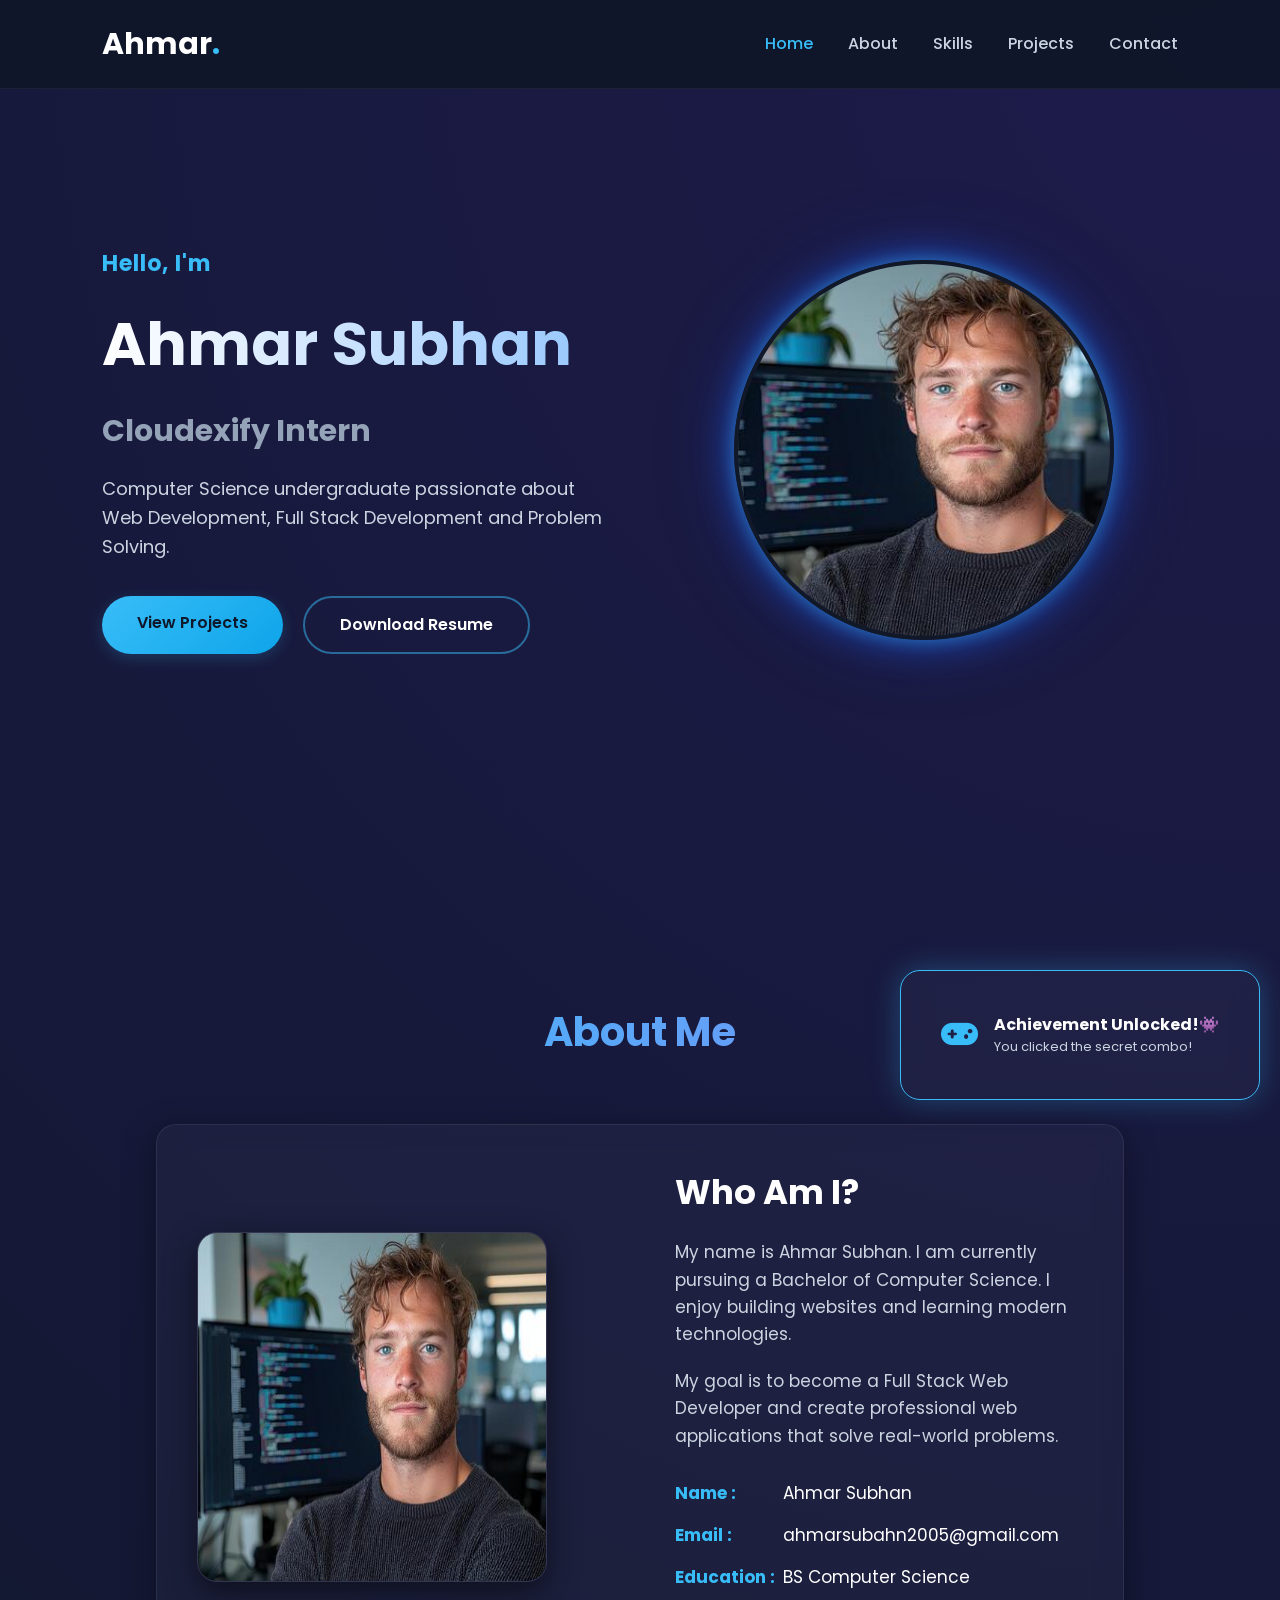
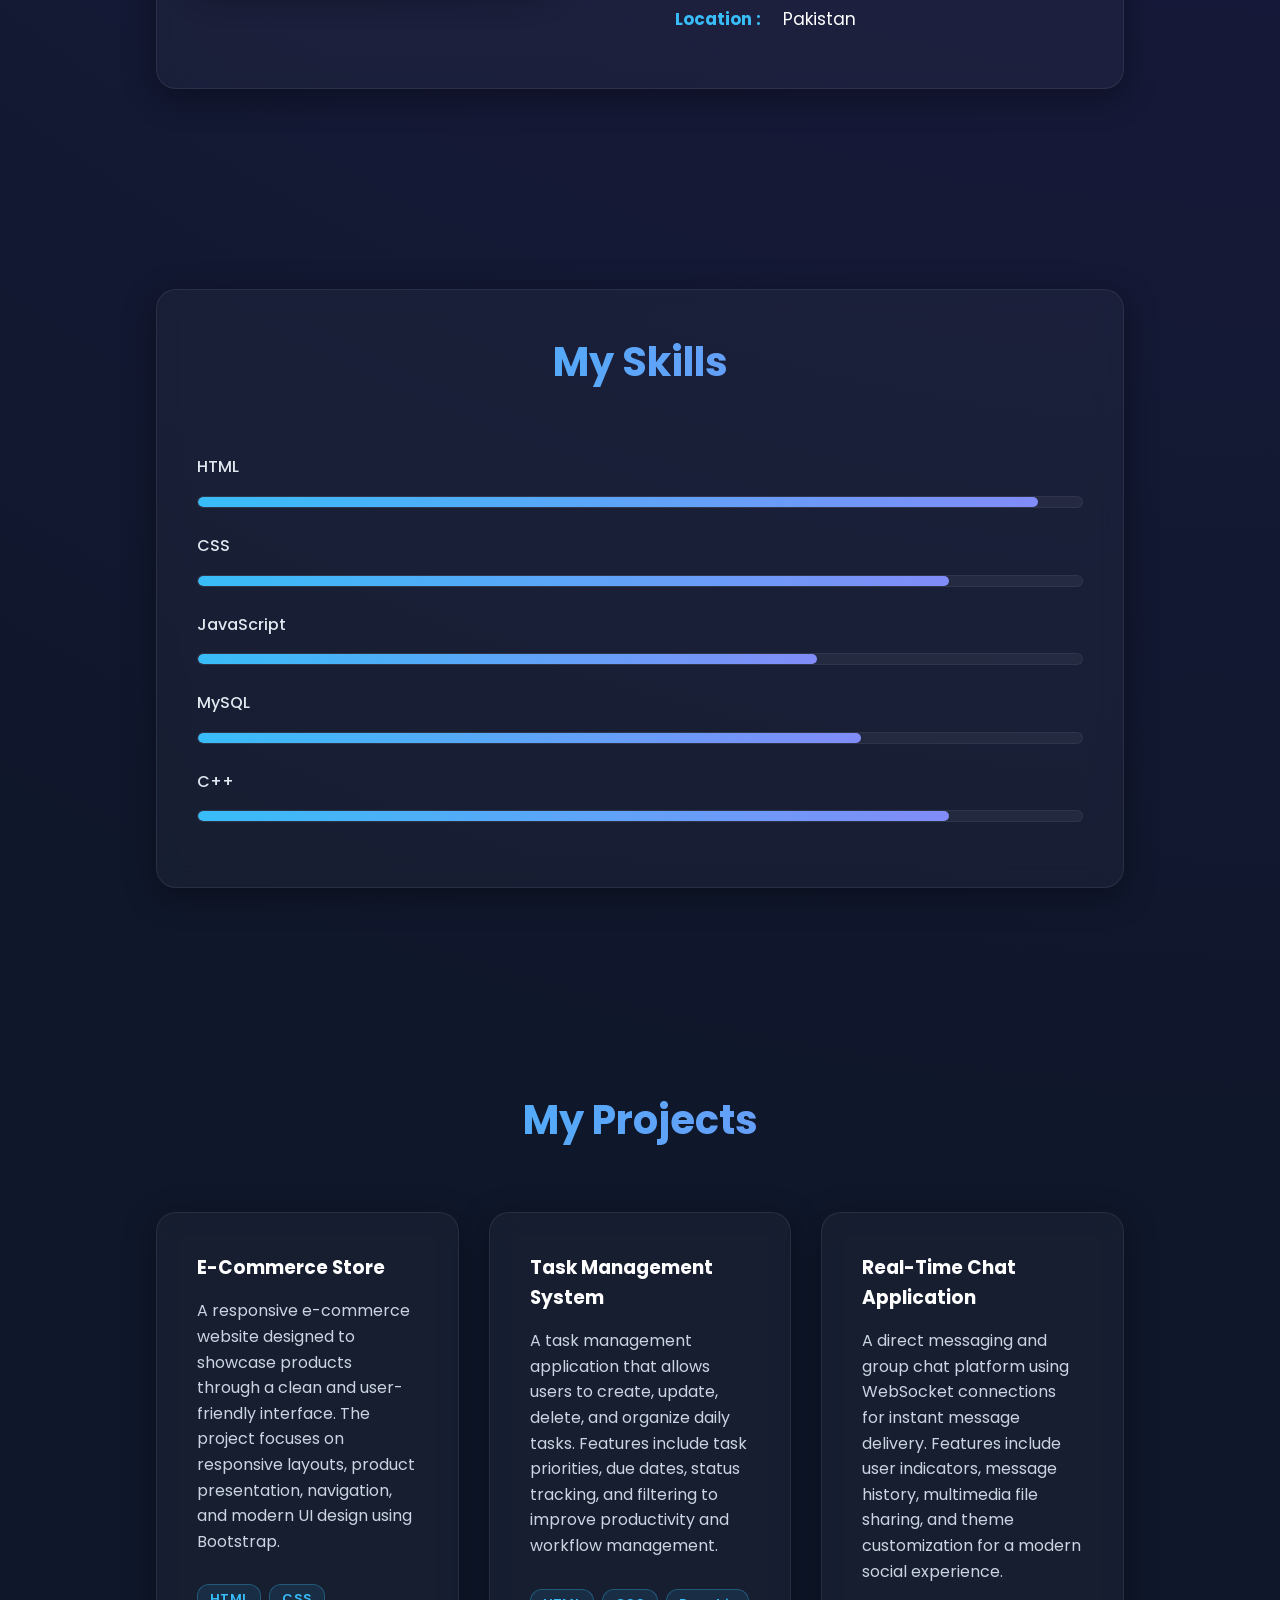
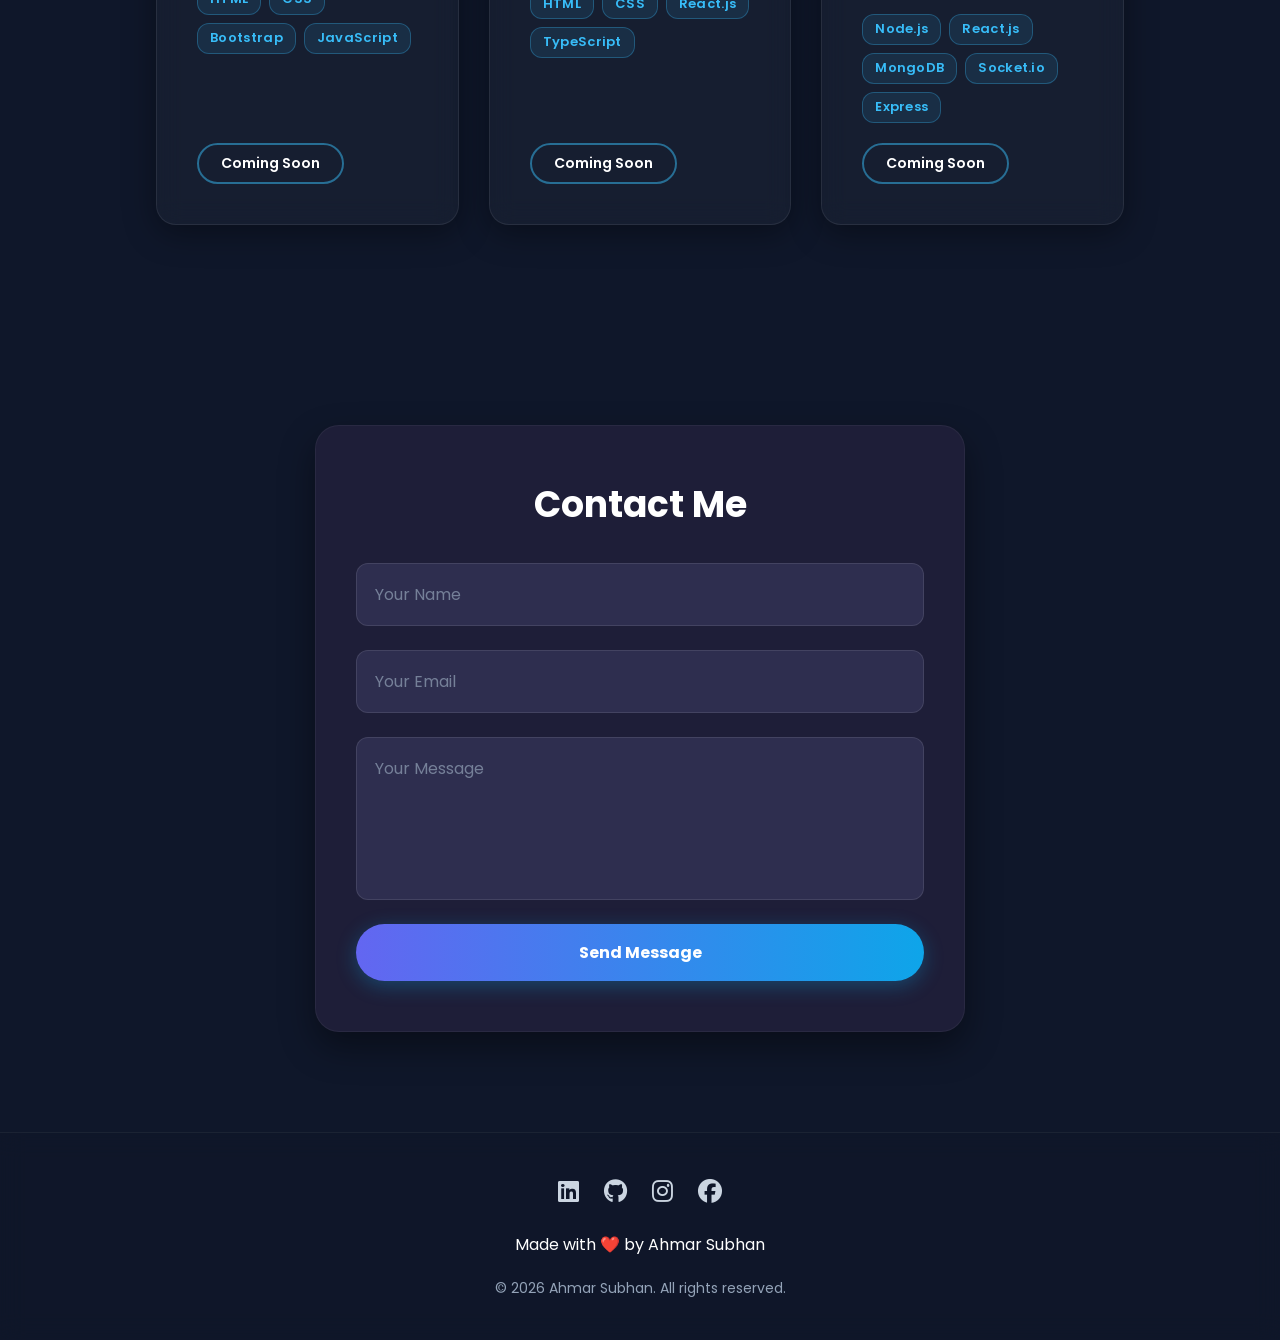
==== index.html @ c2905017 "Initial portfolio commit" ====
<!DOCTYPE html>
<html lang="en">
<head>
    <meta charset="UTF-8">
    <meta name="viewport" content="width=device-width, initial-scale=1.0">
    <meta name="description"content="Ahmar Subhan - Computer Science Student, Full Stack Web Developer and Web Designer Portfolio.">
    <link rel="icon" type="image/png" href="assets/favicon.png?v=3">
    <title>Ahmar Subhan | Portfolio</title>
    <link rel="stylesheet" href="css/style.css">
    <link rel="stylesheet" href="https://cdnjs.cloudflare.com/ajax/libs/font-awesome/6.6.0/css/all.min.css">
</head>
<body>
<header>
    <nav class="navbar">
        <div class="logo">
            Ahmar<span>.</span>
        </div>
        <ul class="nav-links">
            <li><a href="#home">Home</a></li>
            <li><a href="#about">About</a></li>
            <li><a href="#skills">Skills</a></li>
            <li><a href="#projects">Projects</a></li>
            <li><a href="#contact">Contact</a></li>
        </ul>
        <div class="menu-btn">
            <i class="fas fa-bars"></i>
        </div>
    </nav>
</header>
<section id="home" class="hero">
    <div class="hero-text">
        <h3>Hello, I'm</h3>
        <h1>Ahmar Subhan</h1>
        <h2 id="typing"></h2>
        <p>
            Computer Science undergraduate passionate about
            Web Development, Full Stack Development and
            Problem Solving.
        </p>
        <div class="hero-buttons">
            <a href="#projects" class="btn">View Projects</a>
            <a href="assets/Ahmar-CV.pdf" download="Ahmar_Subhan_Resume.pdf" class="btn btn-secondary">Download Resume</a>
        </div>
    </div>
    <div class="hero-image">
        <img id="profile-img" src="assets/profile-pic.webp" alt="Profile Image" width="380" height="380" fetchpriority="high">
    </div>
</section>
<section id="about">
    <div class="container">
        <h2 class="section-title">About Me</h2>
        <div class="about-content glass-card">
            <div class="about-image">
                <img src="assets/profile-pic.webp" alt="Profile" loading="lazy" width="350" height="350">
            </div>
            <div class="about-text">
                <h3>Who Am I?</h3>
                <p>
                    My name is Ahmar Subhan. I am currently pursuing a Bachelor of Computer Science.
                    I enjoy building websites and learning modern technologies.
                </p>
                <p>
                    My goal is to become a Full Stack Web Developer and create
                    professional web applications that solve real-world problems.
                </p>
                <div class="about-info">
                    <div><strong>Name :</strong> Ahmar Subhan</div>
                    <div><strong>Email :</strong> ahmarsubahn2005@gmail.com</div>
                    <div><strong>Education :</strong> BS Computer Science</div>
                    <div><strong>Location :</strong> Pakistan</div>
                </div>
            </div>
        </div>
    </div>
</section>
<section id="skills">
    <div class="container glass-card">
        <h2 class="section-title">My Skills</h2>
        <div class="skill">
            <div class="skill-header">
                <h3>HTML</h3>
                <span class="skill-percent">95%</span>
            </div>
            <div class="progress-bar">
                <div class="progress" data-width="95%"></div>
            </div>
        </div>
        <div class="skill">
            <div class="skill-header">
                <h3>CSS</h3>
                <span class="skill-percent">85%</span>
            </div>
            <div class="progress-bar">
                <div class="progress" data-width="85%"></div>
            </div>
        </div>
        <div class="skill">
            <div class="skill-header">
                <h3>JavaScript</h3>
                <span class="skill-percent">70%</span>
            </div>
            <div class="progress-bar">
                <div class="progress" data-width="70%"></div>
            </div>
        </div>
        <div class="skill">
            <div class="skill-header">
                <h3>MySQL</h3>
                <span class="skill-percent">75%</span>
            </div>
            <div class="progress-bar">
                <div class="progress" data-width="75%"></div>
            </div>
        </div>
        <div class="skill">
            <div class="skill-header">
                <h3>C++</h3>
                <span class="skill-percent">85%</span>
            </div>
            <div class="progress-bar">
                <div class="progress" data-width="85%"></div>
            </div>
        </div>
    </div>
</section>
<section id="projects">
    <div class="container">
        <h2 class="section-title">My Projects</h2>
        <div class="project-grid">
            <div class="project-card glass-card">
                <div class="project-info">
                    <h3>E-Commerce Store</h3>
                    <p class="project-desc">    A responsive e-commerce website designed to showcase products
            through a clean and user-friendly interface. The project focuses
            on responsive layouts, product presentation, navigation, and
            modern UI design using Bootstrap.</p>
            <div class="project-tech">
            <span class="tech-tag">HTML</span>
            <span class="tech-tag">CSS</span>
            <span class="tech-tag">Bootstrap</span>
            <span class="tech-tag">JavaScript</span>
            </div>
                </div>
                <div class="project-links">
                <button type="button" class="btn btn-secondary btn-sm" disabled>Coming Soon</button>
            </div>
            </div>
            <div class="project-card glass-card">
                <div class="project-info">
                    <h3>Task Management System</h3>
                    <p class="project-desc">A task management application that allows users to create, update, delete, and organize daily tasks. Features include task priorities, due dates, status tracking, and filtering to improve productivity and workflow management.</p>
                   <div class="project-tech">
            <span class="tech-tag">HTML</span>
            <span class="tech-tag">CSS</span>
            <span class="tech-tag">React.js</span>
            <span class="tech-tag">TypeScript</span>
            </div>
                </div>
                <div class="project-links">
                    <button type="button" class="btn btn-secondary btn-sm" disabled>Coming Soon</button>
                </div>
            </div>
            <div class="project-card glass-card">
                <div class="project-info">
                    <h3>Real-Time Chat Application</h3>
                   <p class="project-desc">
            A direct messaging and group chat platform using WebSocket connections for instant message delivery. Features include user indicators, message history, multimedia file sharing, and theme customization for a modern social experience.
        </p>
                    <div class="project-tech">
            <span class="tech-tag">Node.js</span>
            <span class="tech-tag">React.js</span>
            <span class="tech-tag">MongoDB</span>
            <span class="tech-tag">Socket.io</span>
            <span class="tech-tag">Express</span>
        </div>
                </div>
                <div class="project-links">
                     <button type="button" class="btn btn-secondary btn-sm" disabled>Coming Soon</button>
                </div>
            </div>
    </div>
</section>
<section id="contact">
    <div class="container" style="max-width: 650px;">
        <div class="contact-card">
            <h2>Contact Me</h2>
            <form id="contact-form" style="display: flex; flex-direction: column; gap: 24px;">
                <input type="text" id="name" class="contact-input" placeholder="Your Name">
                <input type="email" id="email" class="contact-input" placeholder="Your Email">
                <textarea id="message" class="contact-input" rows="5" placeholder="Your Message" style="resize: none;"></textarea>
                <button type="submit" class="btn-submit">Send Message</button>
            </form>
            <p id="form-success" class="success-msg">Your message has been received!</p>
        </div>
    </div>
</section>
<section id="easter-egg" style="padding: 0; margin: 0;">
    <div id="secret-badge" class="glass-card" style="position: fixed; bottom: -200px; right: 20px; z-index: 2000; display: flex; align-items: center; gap: 15px; border-color: #38bdf8; box-shadow: 0 0 30px rgba(56, 189, 248, 0.3); transition: bottom 0.5s cubic-bezier(0.175, 0.885, 0.32, 1.275);">
        <div style="font-size: 30px; color: #38bdf8;"><i class="fas fa-gamepad"></i></div>
        <div>
            <h4 style="margin: 0; color: #ffffff; font-size: 16px;">Achievement Unlocked!👾</h4>
            <p style="margin: 0; color: #cbd5e1; font-size: 13px;">You clicked the secret combo!</p>
        </div>
    </div>
</section>
<footer>
    <div class="container footer-container">
        <div class="social-links">
            <a href="https://www.linkedin.com/in/ahmar-subhan" target="_blank" rel="noopener noreferrer" aria-label="LinkedIn" class="social-icon">
                <i class="fab fa-linkedin"></i>
            </a>
            <a href="https://github.com/ahmar-subhan" target="_blank" rel="noopener noreferrer" aria-label="GitHub" class="social-icon">
                <i class="fab fa-github"></i>
            </a>
            <a href="https://www.instagram.com/ahmar_subhan/" target="_blank" rel="noopener noreferrer" aria-label="Instagram" class="social-icon">
                <i class="fab fa-instagram"></i>
            </a>
            <a href="https://www.facebook.com/people/Ahmar-Subahn/pfbid0rusLi6sUQEPYqcTUZiKLEkARzC4XtdjSuRcxkhemyar7LXRjGhYH1SY6APaMMh5Yl/" target="_blank" rel="noopener noreferrer" aria-label="Facebook" class="social-icon">
                <i class="fab fa-facebook"></i>
            </a>
        </div>
        <p>Made with ❤️ by Ahmar Subhan</p>
        <p class="footer-copy">&copy; 2026 Ahmar Subhan. All rights reserved.</p>
    </div>
</footer>
<script src="js/script.js" defer></script>
</body>
</html>
---- css/style.css ----
@import url('https://fonts.googleapis.com/css2?family=Poppins:wght@300;400;500;600;700;800&display=swap');

* {
    margin: 0;
    padding: 0;
    box-sizing: border-box;
    scroll-behavior: smooth;
    font-family: 'Poppins', sans-serif;
}

body {
    background: radial-gradient(circle at top right, #1e1b4b, #0f172a 60%);
    color: #ffffff;
    line-height: 1.6;
    overflow-x: hidden;
}

img {
    max-width: 100%;
    display: block;
}

a {
    text-decoration: none;
}

.container {
    width: 90%;
    max-width: 1200px;
    margin: auto;
}

section {
    padding: 100px 8%;
}

.glass-card {
    background: rgba(255, 255, 255, 0.03);
    backdrop-filter: blur(12px);
    -webkit-backdrop-filter: blur(12px);
    border: 1px solid rgba(255, 255, 255, 0.08);
    border-radius: 20px;
    padding: 40px;
    box-shadow: 0 8px 32px 0 rgba(0, 0, 0, 0.37);
}

header {
    width: 100%;
    position: fixed;
    top: 0;
    left: 0;
    z-index: 1000;
    background: rgba(15, 23, 42, 0.8);
    backdrop-filter: blur(12px);
    -webkit-backdrop-filter: blur(12px);
    border-bottom: 1px solid rgba(255, 255, 255, 0.05);
    transition: background 0.3s;
}

.navbar {
    display: flex;
    justify-content: space-between;
    align-items: center;
    padding: 20px 8%;
}

.logo {
    font-size: 30px;
    font-weight: 700;
    color: #ffffff;
}

.logo span {
    color: #38bdf8;
}

.nav-links {
    display: flex;
    list-style: none;
    gap: 35px;
}

.nav-links a {
    color: #cbd5e1;
    font-weight: 500;
    transition: .3s;
}

.nav-links a:hover, .nav-links a.active {
    color: #38bdf8;
}

.menu-btn {
    display: none;
    color: white;
    font-size: 28px;
    cursor: pointer;
}

.hero {
    min-height: 100vh;
    display: flex;
    justify-content: space-between;
    align-items: center;
    gap: 60px;
}

.hero-text {
    flex: 1;
}

.hero h3 {
    font-size: 22px;
    color: #38bdf8;
    letter-spacing: 1px;
}

.hero h1 {
    font-size: 60px;
    margin: 15px 0;
    background: linear-gradient(to right, #ffffff, #93c5fd);
    -webkit-background-clip: text;
    -webkit-text-fill-color: transparent;
}

.hero h2 {
    font-size: 30px;
    color: #94a3b8;
    margin-bottom: 20px;
    min-height: 45px; 
}

.hero p {
    font-size: 18px;
    color: #cbd5e1;
    margin-bottom: 35px;
    max-width: 600px;
}

.hero-buttons {
    display: flex;
    gap: 20px;
}

.btn {
    background: linear-gradient(135deg, #38bdf8, #0ea5e9);
    color: #0f172a;
    padding: 14px 35px;
    border-radius: 50px;
    font-weight: 600;
    transition: .3s ease;
    box-shadow: 0 4px 15px rgba(56, 189, 248, 0.2);
    border: none;
    cursor: pointer;
}

.btn:hover {
    transform: translateY(-3px);
    box-shadow: 0 6px 20px rgba(56, 189, 248, 0.4);
    background: #ffffff;
    color: #0f172a;
}

.btn-secondary {
    background: transparent;
    border: 2px solid rgba(56, 189, 248, 0.5);
    color: white;
    box-shadow: none;
}

.btn-secondary:hover {
    background: rgba(56, 189, 248, 0.1);
    border-color: #38bdf8;
    color: white;
    transform: translateY(-3px);
}

.hero-image {
    flex: 1;
    display: flex;
    justify-content: center;
}

.hero-image img {
  width: 380px;
    height: 380px;
    border-radius: 50%;
    object-fit: cover;
    border: 4px solid #111827; 
    
    box-shadow: 
        0 0 15px 2px rgba(56, 189, 248, 0.4),  
        0 0 30px 10px rgba(29, 78, 216, 0.5),  
        0 0 60px 20px rgba(30, 58, 138, 0.3);
        
  
}

.section-title {
    text-align: center;
    font-size: 40px;
    margin-bottom: 60px;
    background: linear-gradient(to right, #38bdf8, #818cf8);
    -webkit-background-clip: text;
    -webkit-text-fill-color: transparent;
    font-weight: 700;
}

.about-content {
    display: flex;
    justify-content: space-between;
    align-items: center;
    gap: 70px;
}

.about-image {
    flex: 1;
}

.about-image img {
    width: 350px;
    border-radius: 20px;
    border: 1px solid rgba(255, 255, 255, 0.1);
    box-shadow: 0 10px 30px rgba(0,0,0,0.5);
}

.about-text {
    flex: 1;
}

.about-text h3 {
    font-size: 34px;
    margin-bottom: 20px;
    color: #ffffff;
}

.about-text p {
    color: #cbd5e1;
    margin-bottom: 20px;
    font-size: 17px;
}

.about-info {
    margin-top: 30px;
}

.about-info div {
   margin-bottom: 15px;
    font-size: 17px;
    display: flex;
    flex-wrap: wrap; 
    gap: 8px;
}

.about-info strong {
   color: #38bdf8;
    min-width: 100px;
}

.skill {
    margin: 25px 0;
}

.skill h3 {
    font-size: 16px;
    margin-bottom: 8px;
    font-weight: 500;
    color: #e2e8f0;
}

.progress-bar {
    width: 100%;
    background: rgba(255, 255, 255, 0.05);
    height: 12px;
    border-radius: 20px;
    overflow: hidden;
    border: 1px solid rgba(255, 255, 255, 0.05);
}

.progress {
    width: 0%;
    height: 100%;
    background: linear-gradient(90deg, #38bdf8, #818cf8);
    border-radius: 20px;
    transition: width 1.5s cubic-bezier(0.1, 1, 0.1, 1);
}

.skill-header {
    display: flex;
    justify-content: space-between;
    align-items: center;
    margin-bottom: 8px;
}

.skill-percent {
    font-size: 16px;
    font-weight: 600;
    color: #38bdf8;
    opacity: 1;
    transform: none;
    transition: opacity 0.3s ease, transform 0.3s ease;
}

.skill:hover .skill-percent {
    opacity: 1;
    transform: translateX(0);
}

.project-grid {
    display: grid;
    grid-template-columns: repeat(auto-fit, minmax(300px, 1fr));
    gap: 30px;
}

.project-card {
    display: flex;
    flex-direction: column;
    justify-content: space-between;
}

.project-info {
    display: flex;
    flex-direction: column;
}

.project-desc {
    color: #cbd5e1;
    margin: 15px 0;
}

.project-tech {
   display: flex;
    flex-wrap: wrap;
    gap: 8px;
    margin: 15px 0 20px 0;
}

.tech-tag {
   background: rgba(56, 189, 248, 0.1);
    color: #38bdf8;
    border: 1px solid rgba(56, 189, 248, 0.3);
    padding: 4px 12px;
    border-radius: 12px;
    font-size: 13px;
    font-weight: 600;
    letter-spacing: 0.3px;
    display: inline-block;
}

.project-links {
    display: flex;
    flex-wrap: wrap;
    gap: 15px;
    margin-top: auto;
}

.btn-sm {
    padding: 8px 22px !important;
    font-size: 14px !important;
}
.contact-card {
    background: #1e1e38; 
    border-radius: 24px;
    padding: 50px 40px;
    border: 1px solid rgba(255, 255, 255, 0.05);
    box-shadow: 0 15px 35px rgba(0, 0, 0, 0.4);
}

.contact-card h2 {
    font-size: 36px;
    font-weight: 700;
    color: #ffffff;
    margin-bottom: 30px;
    text-align: center;
}

.contact-input {
    width: 100%;
    background: #2e2e4f; 
    border: 1px solid rgba(255, 255, 255, 0.1);
    border-radius: 12px;
    padding: 18px;
    color: #ffffff;
    font-size: 16px;
    outline: none;
    transition: all 0.3s ease;
}

.contact-input::placeholder {
    color: #94a3b8;
    opacity: 0.7;
}

.contact-input:focus {
    border-color: #38bdf8;
    box-shadow: 0 0 15px rgba(56, 189, 248, 0.4);
}

.btn-submit {
    background: linear-gradient(90deg, #6366f1, #0ea5e9);
    color: #ffffff;
    font-weight: 700;
    font-size: 16px;
    padding: 16px;
    border-radius: 50px;
    border: none;
    cursor: pointer;
    transition: transform 0.2s, box-shadow 0.3s;
    box-shadow: 0 5px 20px rgba(14, 165, 233, 0.3);
}

.btn-submit:hover {
    transform: translateY(-2px);
    box-shadow: 0 8px 25px rgba(99, 102, 241, 0.5);
}

.success-msg {
    color: #10b981; 
    font-weight: 700;
    font-size: 16px;
    text-align: center;
    margin-top: 25px;
    display: none;
}

footer {
    padding: 40px 0;
    text-align: center;
    border-top: 1px solid rgba(255, 255, 255, 0.05);
    background: rgba(15, 23, 42, 0.4);
    backdrop-filter: blur(12px);
    -webkit-backdrop-filter: blur(12px); 
}

.footer-container {
    display: flex;
    flex-direction: column;
    align-items: center;
    gap: 20px;
}

.social-links {
    display: flex;
    gap: 25px;
}

.social-icon {
    color: #cbd5e1;
    font-size: 24px;
    transition: transform 0.3s ease, color 0.3s ease;
    text-decoration: none;
}

.social-icon:hover {
    color: #38bdf8;
    transform: translateY(-3px);
}

.footer-copy {
    color: #94a3b8;
    font-size: 14px;
}

.spin-effect {
    transform: rotate(360deg);
    transition: transform 0.8s cubic-bezier(0.4, 0, 0.2, 1);
}
@media (max-width: 992px) {
    .hero {
        flex-direction: column-reverse;
        text-align: center;
        margin-top: 100px;
        gap: 40px;
    }

    .hero p {
        margin: auto;
        margin-bottom: 30px;
    }

    .hero-buttons {
        justify-content: center;
    }

    .about-content {
        flex-direction: column;
        gap: 40px;
    }
}

@media (max-width: 768px) {
    .menu-btn {
        display: block;
    }

    .nav-links {
        display: none; 
        flex-direction: column;
        position: absolute;
        top: 75px;
        right: 5%;
        width: 90%;
        max-width: 300px;
        background: rgba(15, 23, 42, 0.95);
        backdrop-filter: blur(16px);
        -webkit-backdrop-filter: blur(16px);
        padding: 30px;
        border-radius: 15px;
        border: 1px solid rgba(255, 255, 255, 0.08);
        gap: 20px;
        box-shadow: 0 10px 30px rgba(0,0,0,0.5);
    }
    .nav-links.active {
        display: flex !important;
    }

    .hero h1 {
        font-size: 42px;
    }

    .hero h2 {
        font-size: 24px;
    }

    .hero-image img {
        width: 280px;
        height: 280px;
    }

    .section-title {
        font-size: 32px;
    }

    .about-text h3 {
        font-size: 28px;
    }
}
@media (max-width: 768px) {
    .about-info div {
        flex-direction: column; 
        gap: 4px;
        margin-bottom: 20px;
    }
    
    .about-info strong {
        min-width: auto; 
    }
}
@media (min-width: 993px) {
    .skill-percent {
        opacity: 0;
        transform: translateX(10px);
    }

    .skill:hover .skill-percent {
        opacity: 1;
        transform: translateX(0);
    }
}
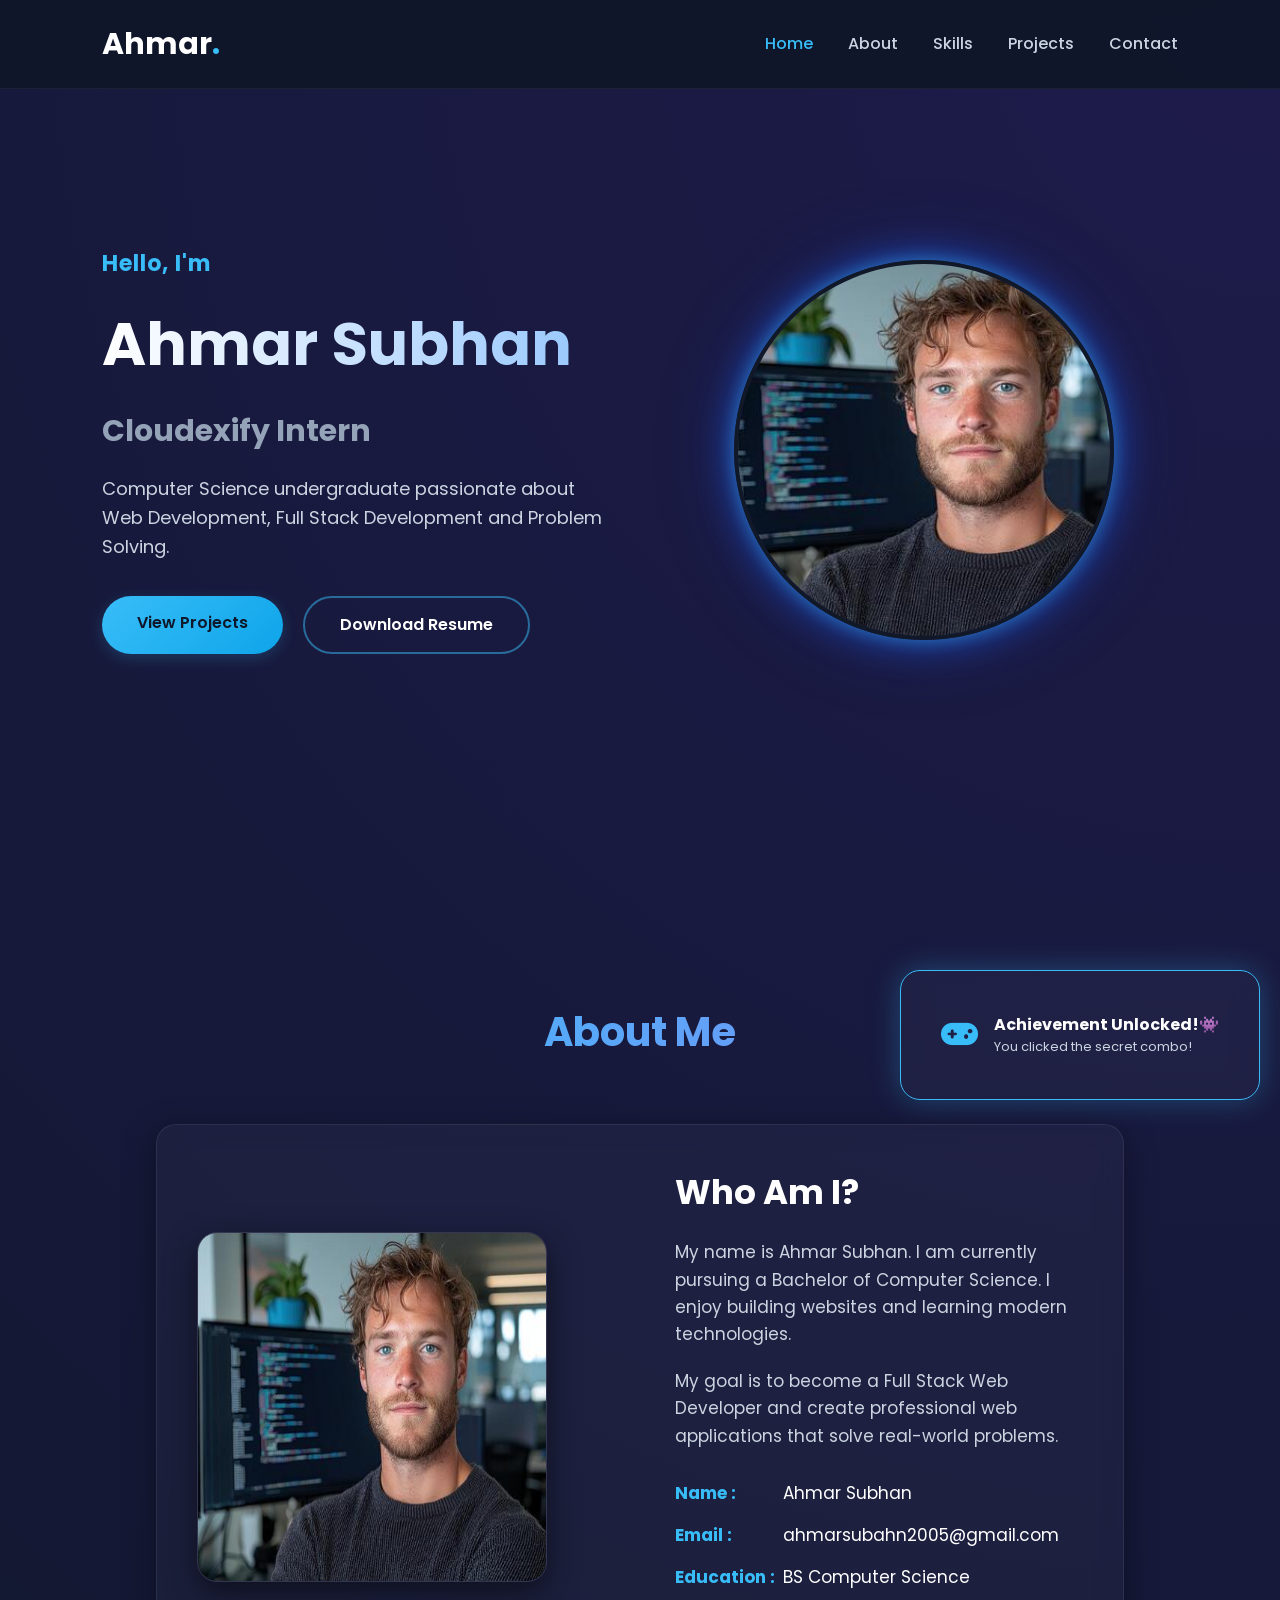
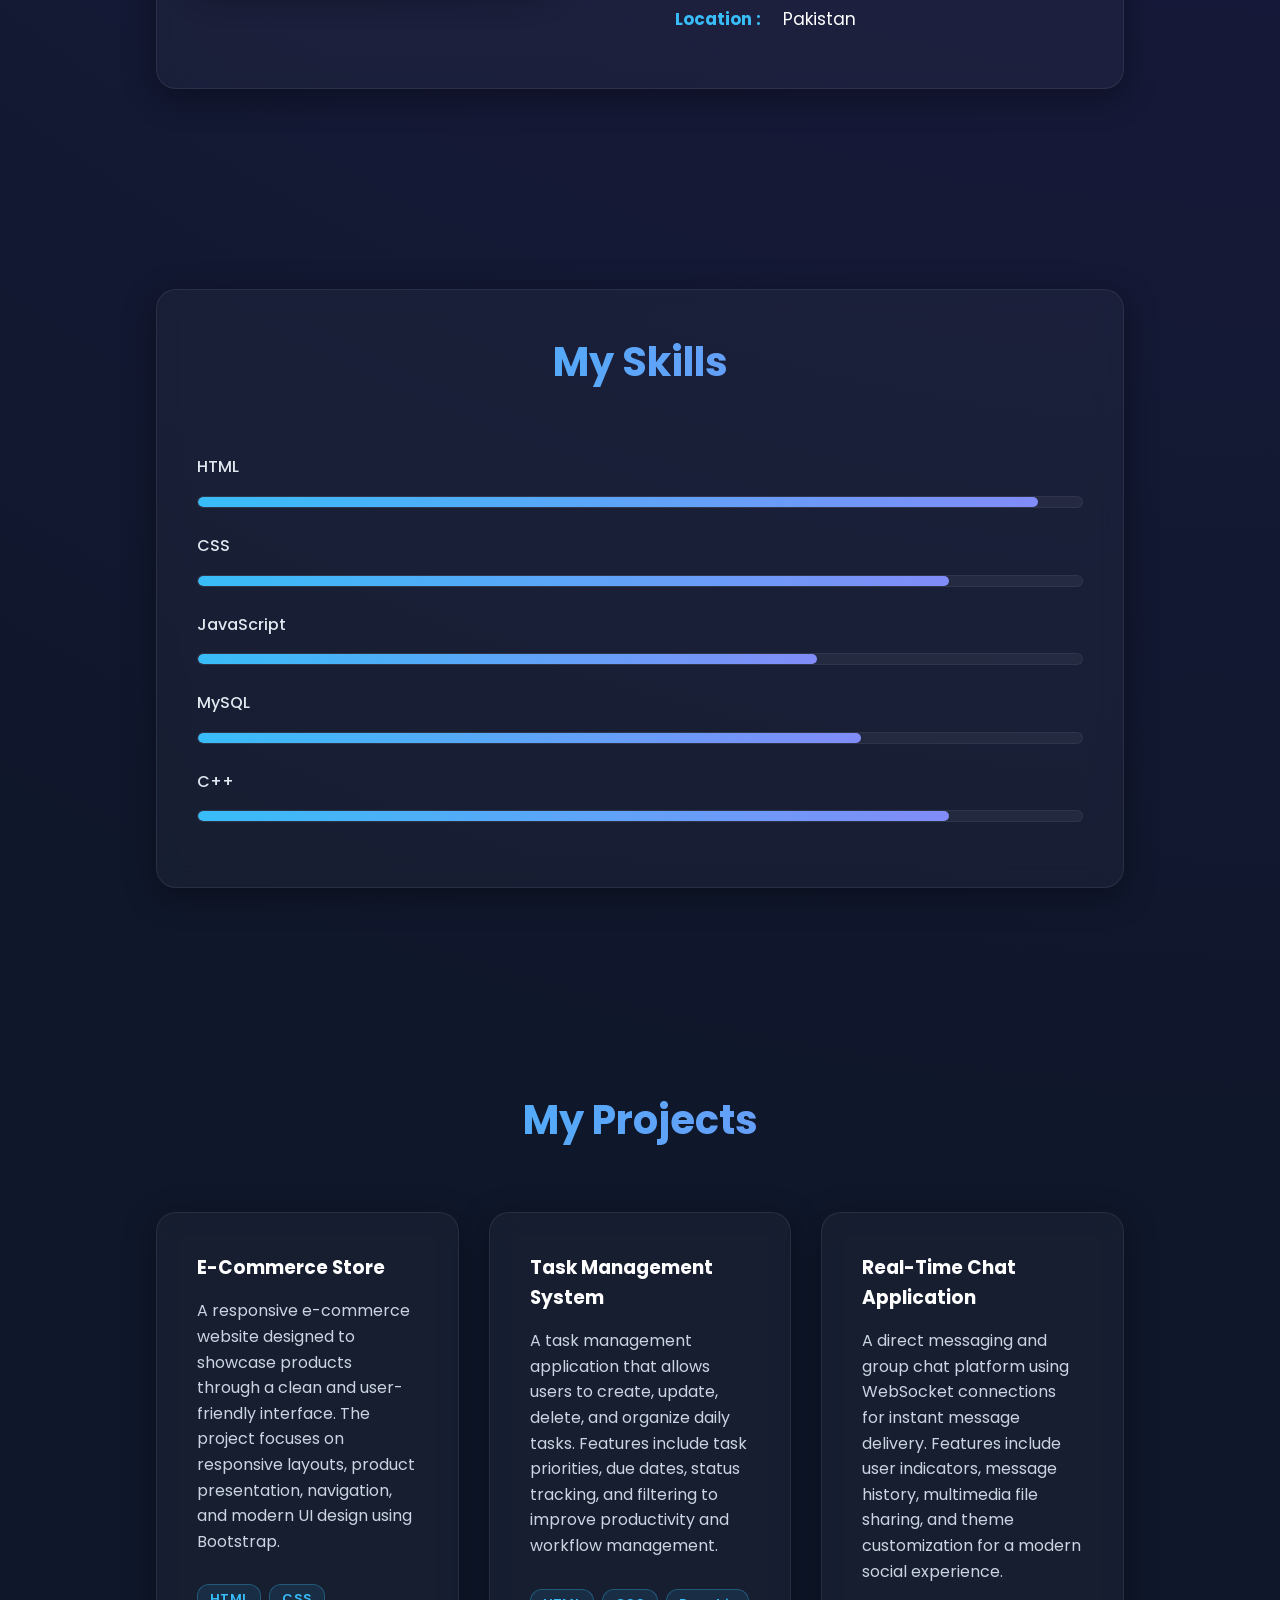
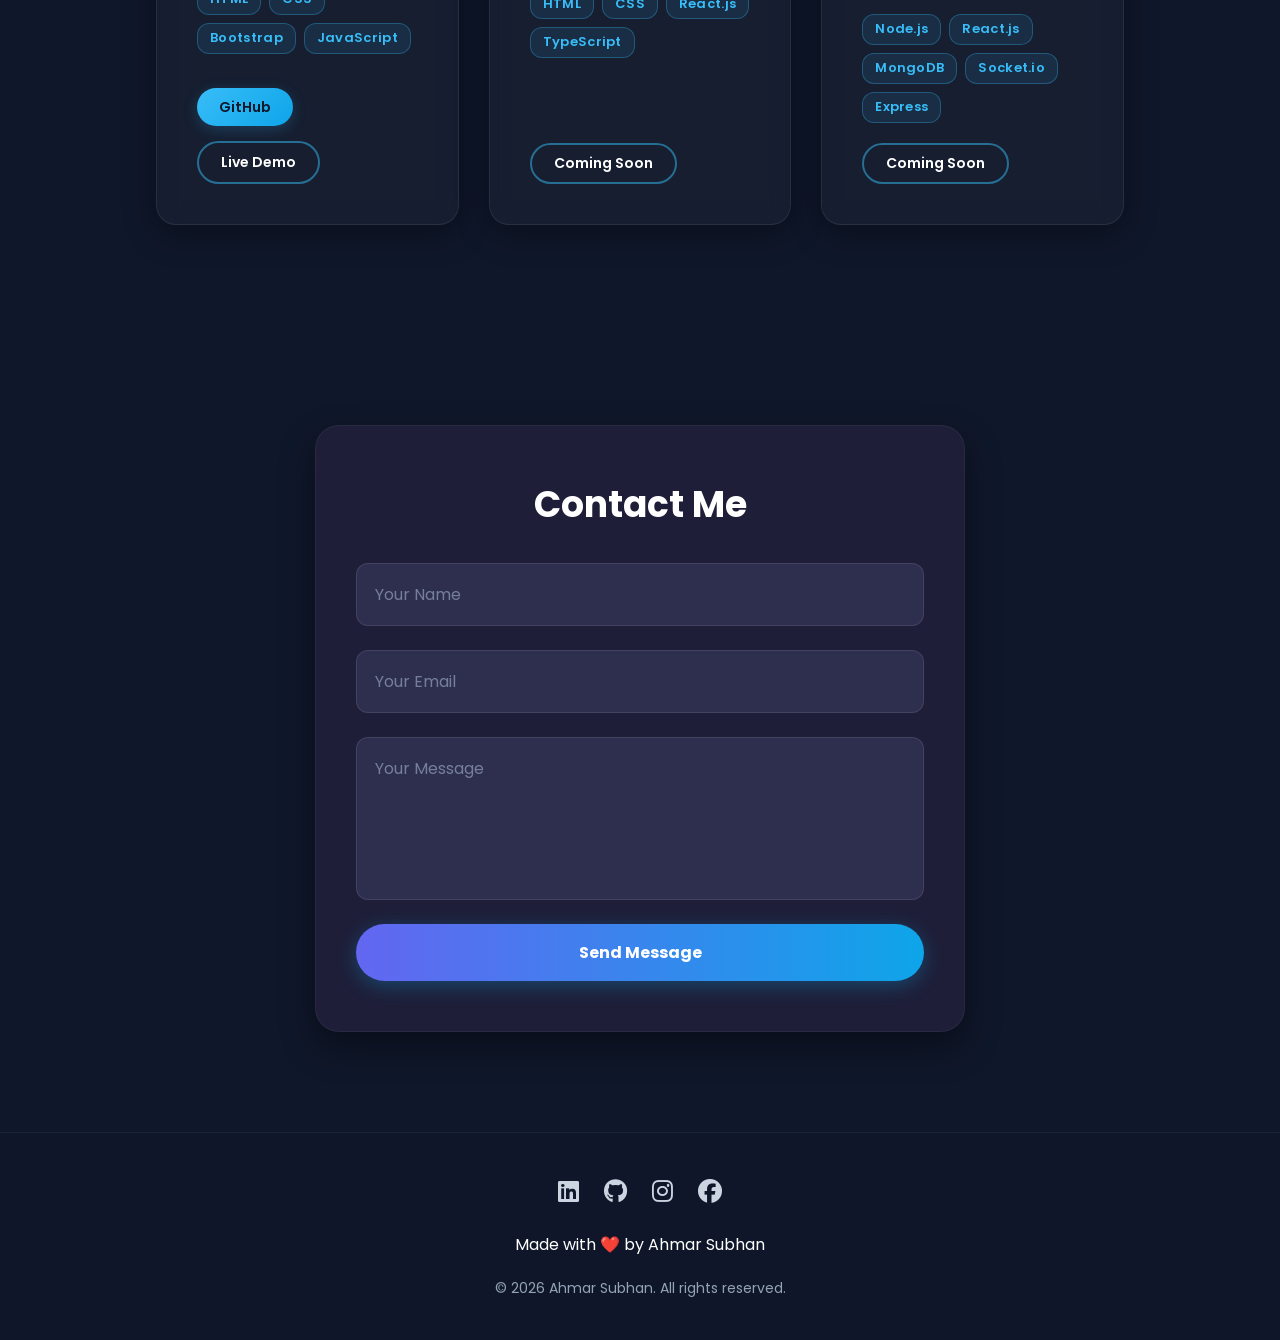
==== commit b84fde42: "puting git and live demo for e-commernece store" ====
--- a/index.html
+++ b/index.html
@@ -142,8 +142,9 @@
             </div>
                 </div>
                 <div class="project-links">
-                <button type="button" class="btn btn-secondary btn-sm" disabled>Coming Soon</button>
-            </div>
+                <a href="https://github.com/ahmar-subhan/cloudexify-web-p2-ahmarsubhan" target="_blank" rel="noopener noreferrer" aria-label="GitHub Repository for E-Commerce Store" class="btn btn-sm">GitHub</a>
+                    <a href="https://cloudexify-web-p2-ahmarsubhan.vercel.app/index.html" aria-label="Live Demo for E-Commerce Store" class="btn btn-secondary btn-sm">Live Demo</a>
+                </div>
             </div>
             <div class="project-card glass-card">
                 <div class="project-info">
